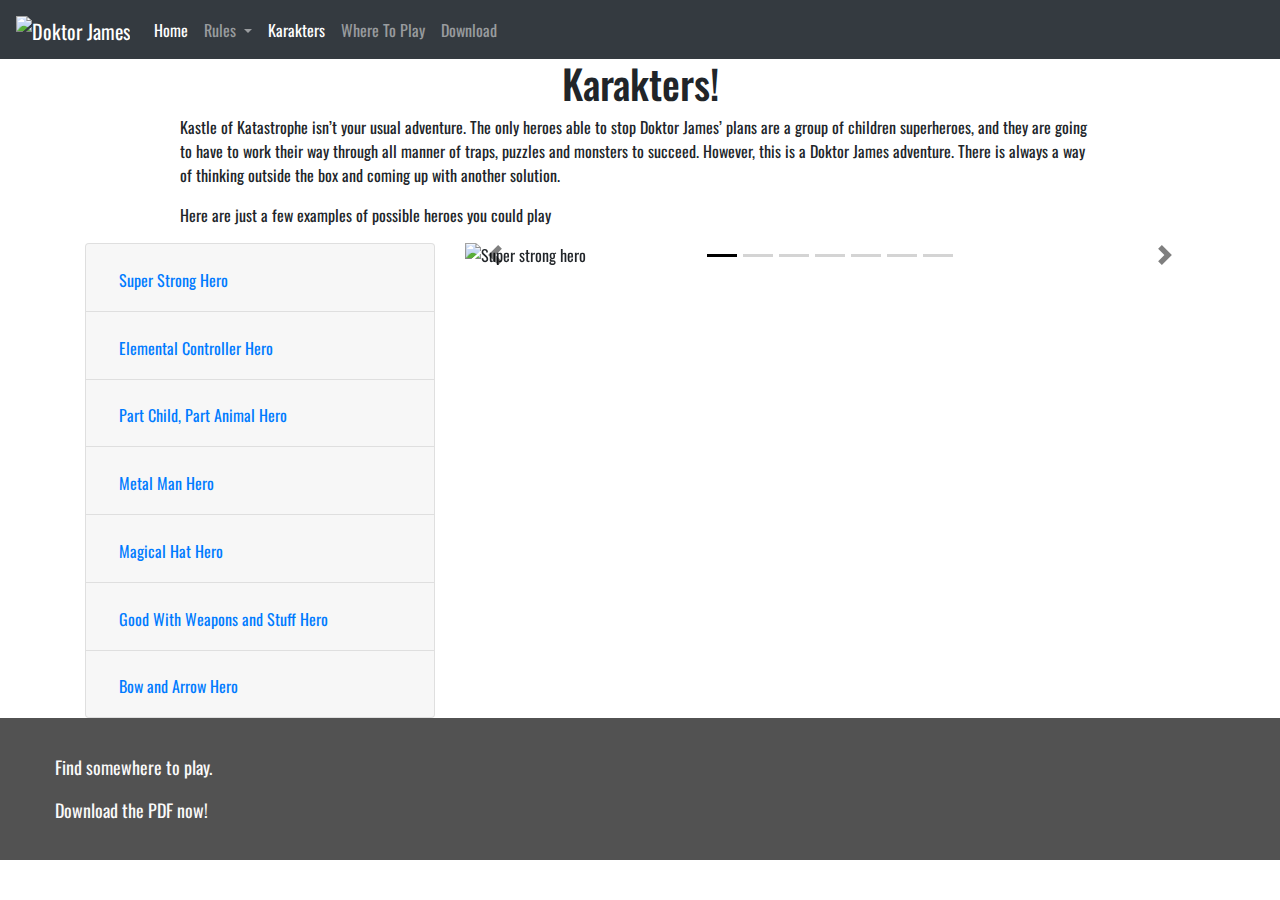
==== characters.html @ f03817f7 "added content for index page. changed top image. changed symbol representing nothing in dice pool as" ====
<!DOCTYPE html>
<html lang="en">
  <head>
    <meta charset="UTF-8" />
    <meta name="viewport" content="width=device-width, initial-scale=1.0" />
    <meta http-equiv="X-UA-Compatible" content="ie=edge" />
    <title>Doktor James's Kastle of Katastrophe</title>
    <link
      rel="stylesheet"
      href="https://stackpath.bootstrapcdn.com/bootstrap/4.4.1/css/bootstrap.min.css"
      integrity="sha384-Vkoo8x4CGsO3+Hhxv8T/Q5PaXtkKtu6ug5TOeNV6gBiFeWPGFN9MuhOf23Q9Ifjh"
      crossorigin="anonymous"
    />
    <script src="https://cdnjs.cloudflare.com/ajax/libs/jquery/3.4.1/jquery.slim.min.js"></script>
    <script src="https://cdnjs.cloudflare.com/ajax/libs/twitter-bootstrap/4.4.1/js/bootstrap.min.js"></script>
    <script
      src="https://kit.fontawesome.com/39f437f428.js"
      crossorigin="anonymous"
    ></script>
    <link rel="stylesheet" href="assets/css/style.css" type="text/css" />
  </head>

  <body>
    <nav class="navbar navbar-expand-lg navbar-dark bg-dark">
		<a class="navbar-brand" href="index.html">
            <img src="assets/images/djlogo-main.png" class="navbar-img" alt="Doktor James">
        </a>
		<button
        class="navbar-toggler"
        type="button"
        data-toggle="collapse"
        data-target="#navbarSupportedContent"
        aria-controls="navbarSupportedContent"
        aria-expanded="false"
        aria-label="Toggle navigation"
      >
        <span class="navbar-toggler-icon"></span>
      </button>

		<div class="collapse navbar-collapse" id="navbarSupportedContent">
			<ul class="navbar-nav mr-auto">
				<li class="nav-item active">
					<a class="nav-link" href="index.html">Home <span class="sr-only">(current)</span></a>
				</li>
				<li class="nav-item dropdown">
					<a class="nav-link dropdown-toggle" href="rules.html" id="navbarDropdown" role="button"
						data-toggle="dropdown" aria-haspopup="true" aria-expanded="false">
						Rules
					</a>
					<div class="dropdown-menu" aria-labelledby="navbarDropdown">
              <a class="dropdown-item" href="rules.html">Playing The Game</a>
              <a class="dropdown-item" href="rules.html#rolling-for-stuff"
                >Rolling For Stuff</a
              >
              <a class="dropdown-item" href="rules.html#attacking-defending"
                >Attacking and Defending</a
              >
              <a class="dropdown-item" href="rules.html#combat-abilities"
                >Kombat Abilities</a
              >
              <a class="dropdown-item" href="rules.html#skills">Skills</a>
              <a class="dropdown-item" href="rules.html#health-damage-healing"
                >Health, Damage, Healing</a
              >
              <a class="dropdown-item" href="rules.html#battles">Battles</a>
            </div>
          </li>
          <li class="nav-item active">
            <a class="nav-link" href="characters.html">Karakters</a>
          </li>
          <li class="nav-item">
            <a class="nav-link" href="google.html">Where To Play</a>
          </li>
          <li class="nav-item">
            <a class="nav-link" href="#">Download</a>
          </li>
        </ul>
      </div>
    </nav>
    <h1 class="title text-center">Karakters!</h1>
    <div class="container">
      <div class="row">
        <div class="col-md-10 offset-md-1">
            <p>Kastle of Katastrophe isn’t your usual adventure. The only heroes able to stop Doktor James’ plans are a group of children superheroes, and they are going to have to work their way through all manner of traps, puzzles and monsters to succeed. However, this is a Doktor James adventure. There is always a way of thinking outside the box and coming up with another solution.</p>
            <p>Here are just a few examples of possible heroes you could play</p>
        </div>
      </div>
    </div>


    <section class="container">
    <div class="row">
    <div class="col-md-4">
      <div class="accordion" id="accordionchars">
        <div class="card">
          <div class="card-header" id="headingOne">
            <h2 class="mb-0">
              <button
                class="btn btn-link collapsed"
                type="button"
                data-toggle="collapse"
                data-target="#collapseOne"
                aria-expanded="false"
                aria-controls="collapseOne"
              >
                Super Strong Hero
              </button>
            </h2>
          </div>

          <div
            id="collapseOne"
            class="collapse"
            aria-labelledby="headingOne"
            data-parent="#accordionchars"
          >
            <div class="card-body">
              This hero has lots of strength and lots of anger management
              problems. Can do lots of damage but is easier to hit. Has a
              fondness for cake which can get them in trouble
            </div>
          </div>
        </div>
        <div class="card">
          <div class="card-header" id="headingTwo">
            <h2 class="mb-0">
              <button
                class="btn btn-link collapsed"
                type="button"
                data-toggle="collapse"
                data-target="#collapseTwo"
                aria-expanded="false"
                aria-controls="collapseTwo"
              >
                Elemental Controller Hero
              </button>
            </h2>
          </div>
          <div
            id="collapseTwo"
            class="collapse"
            aria-labelledby="headingTwo"
            data-parent="#accordionchars"
          >
            <div class="card-body">
              Has control over a single element (fire, earth, air, water,
              electricity, metal etc) however is very week to the opposite
              element. Good at shooting things from far.
            </div>
          </div>
        </div>
        <div class="card">
          <div class="card-header" id="headingThree">
            <h2 class="mb-0">
              <button
                class="btn btn-link collapsed"
                type="button"
                data-toggle="collapse"
                data-target="#collapseThree"
                aria-expanded="false"
                aria-controls="collapseThree"
              >
                Part Child, Part Animal Hero
              </button>
            </h2>
          </div>
          <div
            id="collapseThree"
            class="collapse"
            aria-labelledby="headingThree"
            data-parent="#accordionchars"
          >
            <div class="card-body">
              Part human and part animal (like a wolf or something). But where
              does one start and the other stop? Human enough to mostly control
              themselves but will chase cats whenever found.
            </div>
          </div>
        </div>
        <div class="card">
          <div class="card-header" id="headingFour">
            <h2 class="mb-0">
              <button
                class="btn btn-link collapsed"
                type="button"
                data-toggle="collapse"
                data-target="#collapseFour"
                aria-expanded="false"
                aria-controls="collapseFour"
              >
                Metal Man Hero
              </button>
            </h2>
          </div>
          <div
            id="collapseFour"
            class="collapse"
            aria-labelledby="headingFour"
            data-parent="#accordionchars"
          >
            <div class="card-body">
              Missing lots of body parts and has been replaced with a computer.
              However it runs on macOS software which makes it incompatable with
              any other operating system making it hard to hack some things.
            </div>
          </div>
        </div>
        <div class="card">
          <div class="card-header" id="headingFive">
            <h2 class="mb-0">
              <button
                class="btn btn-link collapsed"
                type="button"
                data-toggle="collapse"
                data-target="#collapseFive"
                aria-expanded="false"
                aria-controls="collapseFive"
              >
                Magical Hat Hero
              </button>
            </h2>
          </div>
          <div
            id="collapseFive"
            class="collapse"
            aria-labelledby="headingFive"
            data-parent="#accordionchars"
          >
            <div class="card-body">
              Has a magical hat which lets them cast spells and heal their
              friends. Very easy to depower though. You just need to take thier
              hat.
            </div>
          </div>
        </div>
        <div class="card">
          <div class="card-header" id="headingSix">
            <h2 class="mb-0">
              <button
                class="btn btn-link collapsed"
                type="button"
                data-toggle="collapse"
                data-target="#collapseSix"
                aria-expanded="false"
                aria-controls="collapseSix"
              >
                Good With Weapons and Stuff Hero
              </button>
            </h2>
          </div>
          <div
            id="collapseSix"
            class="collapse"
            aria-labelledby="headingSix"
            data-parent="#accordionchars"
          >
            <div class="card-body">
              Has lots of weapons and a shield but no powers. Doesnt really need
              them though because they are super cool and super awesome. Very
              friendly and will hug everyone when they meet them.
            </div>
          </div>
        </div>
        <div class="card">
          <div class="card-header" id="headingSeven">
            <h2 class="mb-0">
              <button
                class="btn btn-link collapsed"
                type="button"
                data-toggle="collapse"
                data-target="#collapseSeven"
                aria-expanded="false"
                aria-controls="collapseSeven"
              >
                Bow and Arrow Hero
              </button>
            </h2>
          </div>
          <div
            id="collapseSeven"
            class="collapse"
            aria-labelledby="headingSeven"
            data-parent="#accordionchars"
          >
            <div class="card-body">
              Has a bow and arrow and can shoot it well. Very sensitive about
              how mostly useless they are in any other situation which doesnt
              require shooting things with arrows.
            </div>
          </div>
        </div>
      </div>
      </div>
      
<div class="col-md-8">
      
            <div id="characters" class="carousel slide" data-ride="carousel">
              <ol class="carousel-indicators">
                <li
                  data-target="#characters"
                  data-slide-to="0"
                  class="active"
                ></li>
                <li data-target="#characters" data-slide-to="1"></li>
                <li data-target="#characters" data-slide-to="2"></li>
                <li data-target="#characters" data-slide-to="3"></li>
                <li data-target="#characters" data-slide-to="4"></li>
                <li data-target="#characters" data-slide-to="5"></li>
                <li data-target="#characters" data-slide-to="6"></li>
              </ol>
              <div class="carousel-inner">
                <div class="carousel-item active">
                  <img
                    src="assets/images/Carousel1.png"
                    class="d-block w-100"
                    alt="Super strong hero"
                  />
                </div>
                <div class="carousel-item">
                  <img
                    src="assets/images/Carousel2.png"
                    class="d-block w-100"
                    alt="Elemental controller"
                  />
                </div>
                <div class="carousel-item">
                  <img
                    src="assets/images/Carousel3.png"
                    class="d-block w-100"
                    alt="Part Wolf hero"
                  />
                </div>
                <div class="carousel-item">
                  <img
                    src="assets/images/Carousel4.png"
                    class="d-block w-100"
                    alt="Part Robot hero"
                  />
                </div>
                <div class="carousel-item">
                  <img
                    src="assets/images/Carousel5.png"
                    class="d-block w-100"
                    alt="Magic hero"
                  />
                </div>
                <div class="carousel-item">
                  <img
                    src="assets/images/Carousel6.png"
                    class="d-block w-100"
                    alt="Good with weapons hero"
                  />
                </div>
                <div class="carousel-item">
                  <img
                    src="assets/images/Carousel7.png"
                    class="d-block w-100"
                    alt="Bow and Arrow hero"
                  />
                </div>
              </div>
              <a
                class="carousel-control-prev"
                href="#characters"
                role="button"
                data-slide="prev"
              >
                <span
                  class="carousel-control-prev-icon"
                  aria-hidden="true"
                ></span>
                <span class="sr-only">Previous</span>
              </a>
              <a
                class="carousel-control-next"
                href="#characters"
                role="button"
                data-slide="next"
              >
                <span
                  class="carousel-control-next-icon"
                  aria-hidden="true"
                ></span>
                <span class="sr-only">Next</span>
              </a>
            </div>
          </div>
        </div>
    </section>
    <footer class="container-fluid">
      <div id="footer-details" class="row">
        <div class="col-sm-6">
          <p class="inline-block">
            <a href="google.html" class="rpg-pdf"
              ><i class="fas fa-map-pin"></i> Find somewhere to play.</a
            >
          </p>
          <p class="inline-block">
            <a href="#" target="_blank" class="rpg-pdf"
              ><i class="fa fa-download" aria-hidden="true"></i> Download the
              PDF now!</a
            >
          </p>
        </div>
        <div class="col-sm-6 footer-links">
          <ul class="list-inline social-links">
            <li>
              <a target="_blank" href="# "><i class="fab fa-facebook-f"></i></a>
            </li>
            <li>
              <a target="_blank" href="# "><i class="fab fa-twitter"></i></a>
            </li>
            <li>
              <a target="_blank" href="# "><i class="fas fa-bomb"></i></a>
            </li>
          </ul>
        </div>
      </div>
    </footer>
  </body>
</html>
---- assets/css/style.css ----
@import url('https://fonts.googleapis.com/css2?family=Oswald:wght@200;300;400;500;600;700&display=swap');

body {
    font-family: "Oswald", sans-serif
}

.navbar-img {
    height: 30px;
}

/*--------------------------------------------Jumbotron*/

#jumbotron {
    padding: 0;
    overflow: hidden;
}

.welcome-message {
    margin: auto;
}

.jumbotron-text {
    font-size: 25px;
}

.dj-logo {
    width: 100%;
    
}

.cake-or-bomb {
    margin-top: 3rem;
}

.kastle-logo {
    width: 100%;
    padding-bottom: 1rem;
}

.jumbotron-fluid {
    background-color: #000;
    border-radius: 0;
    margin: 0;
    min-height: 500px;
}

.doktor-james-in-space {
    background: url("../images/Bad Skemes Image.jpg") no-repeat fixed;
    background-repeat: no-repeat;
    background-size: 50%;
    background-attachment: fixed;
    height: 90vh;
    background-position-x: right;
    background-position-y: center;
}

.white-text {
    color: white;
}

.purple-hover:hover {
    color: white;
    background-color: #7910e8;
    border-color: #7910e8;
    transition: all 0.35s ease-in-out;
    -moz-transition: all 0.35s ease-in-out;
    -webkit-transition: all 0.35s ease-in-out;
    -o-transition: all 0.35s ease-in-out; 
}

/*--------------------------------------------You Will Need*/
.you-need {
    background-color: #000;
    border-radius: 0;
}

.you-need ul {
    list-style: none;
}

.dice-img {
    vertical-align: middle;
}

/*--------------------------------------------Characters*/
.carousel-indicators .active{
    background-color: #000;
}

.carousel-indicators li {
    background-color: #aaa;
}

.carousel-indicators {
    margin-bottom: 0rem;
}

.carousel-control-next,
.carousel-control-prev {
    filter: invert(100%);
}
.carousel-control-prev {
    padding-right: 50px;
}
.carousel-control-next {
    padding-left: 50px;
}

/*--------------------------------------------Places to Play*/



.places-to-play-icon {
    color: #7910e8;
    font-size: 40px;
}

/*--------------------------------------------Where to play*/

div#map {
    min-height: 400px;
}

/*--------------------------------------------Rules*/

#rolling-for-stuff {
    background: #000;
    color: white;
    padding: 1rem;
}

.rules-section {
    padding: 0 35px
}

.rolling-icon {
    padding: 0;
    margin: auto;
}

.rolling-example{
    align-items: center;
}

.rolling-example i {
    font-size: 45px;
}

.rolling-ability {
    margin: auto;
    padding: 0;
    text-align: center;
}

.rolling-ability i {
    text-align: center;
}

.attack-defend-headers{
    font-size: 15px;
}

.attack-defend-examples {
    font-size: 35px;
    align-items: center;
    white-space: nowrap;
}

.attack-vs {
    font-size: 20px;
}

/*--------------------------------------------Combat Symbols*/

#combat-abilities {
    background: url(../images/space-background.jpg);
    background-repeat: no-repeat;
    background-size: cover;
    background-attachment: fixed;
    color: white;
    padding-bottom: 30px;
}

#divCircle { 
    width: 400px;
    height: 400px;
    position: relative;
    margin: auto
}
 
.off {
    position: absolute;
    font-size: 40px;
    width: 60px;
    height: 60px;
    border-radius: 50%;
    line-height: 7px;
    text-align: center;
    color: #fafafa;
    background: #8f8f8f;
    padding: 26px 0;
    transition: all 0.35s ease-in-out;
    -moz-transition: all 0.35s ease-in-out;
    -webkit-transition: all 0.35s ease-in-out;
    -o-transition: all 0.35s ease-in-out; 
}

.on {
    position: absolute;
    font-size: 40px;
    width: 60px;
    height: 60px;
    border-radius: 50%;
    line-height: 7px;
    text-align: center;
    color: #fafafa;
    background: #7910e8;
    padding: 26px 0;
    transition: all 0.5s ease-in-out;
    -moz-transition: all 0.5s ease-in-out;
    -webkit-transition: all 0.5s ease-in-out;
    -o-transition: all 0.5s ease-in-out; 
}
 
#middleBubble {
  text-align:center;
  background: url(../images/blackcircle.png);
  background-repeat: no-repeat;
  background-size: cover;
  color: #252525; 
  height: 300px;       
  width: 300px;   
  margin: auto;
  padding: 45px;
  position: absolute;
  top: 50px;
  left: 50px;
  font-size: 22px;
}

/*--------------------------------------------Attacks*/

.attacks {
    padding-top: 15px;
}

/*--------------------------------------------Skills*/

#skills {
    background: black;
    color: white;
    padding: 10px 0;
}

.how-to-skills {
    padding: 0 20px;
}

.skill-example {
    padding-top: 20px;
    margin: auto;
}

.skill-example-plus {
    font-size: 20px;
    margin: auto;
}

.skill-example-icon {
    margin: auto;
    font-size: 40px;
    padding: 0;
}

.skill-example-text {
    padding: 0;
    white-space: nowrap;
    margin: auto;
}

.skill-icons {
    font-size: 45px;
}

.skill-icons-on {
    font-size: 45px;
    color: #7910e8;
    transition: all 0.35s ease-in-out;
    -moz-transition: all 0.35s ease-in-out;
    -webkit-transition: all 0.35s ease-in-out;
    -o-transition: all 0.35s ease-in-out; 
}

.skills-info-box {
    border: 5px solid white;
    height: auto;
    margin-top: 10px;
}

/*--------------------------------------------Health, Damage, Healing*/
.health {
    font-size: 22px;
    white-space: nowrap;
    margin: auto;
}

.health-box {
    font-size: 33px;
    padding: 0;
    text-align: center;
    margin: auto;
}

.health-example {
    margin-top: 30px;
}

.healing-icon {
    text-align: center;
    font-size: 70px;
}

.heal-card {
    height: 100%;
}

.card-body {
    padding: 0.5rem
}

#battles {
    background: #000;
    color: white;
    padding: 0 20px;
}

/*--------------------------------------------Footer*/

footer {
    background-color: #525252;
    color: #fafafa;
    overflow: hidden;
}
.rpg-pdf {
    color: #fafafa;
    text-align: center;
    font-size: 18px;
    padding-left: 5px;
}
.rpg-pdf:hover {
    color: #7910e8;
    text-decoration: none;
    transition: all 0.35s ease-in-out;
    -moz-transition: all 0.35s ease-in-out;
    -webkit-transition: all 0.35s ease-in-out;
    -o-transition: all 0.35s ease-in-out; 
}



.rpg-pdf i:hover {
    color: #7910e8;
    transition: all 0.35s ease-in-out;
    -moz-transition: all 0.35s ease-in-out;
    -webkit-transition: all 0.35s ease-in-out;
    -o-transition: all 0.35s ease-in-out;
}

.social-links {
    padding-bottom: 15px;
    margin: 1rem;
}

.footer-links {
    text-align: center;
}


.social-links li a i {
    width: 32px;
    height: 32px;
    padding: 12px 0;
    margin: 20px;
    border-radius: 50%;
    font-size: 13px;
    line-height: 7px;
    text-align: center;
    color: #fafafa;
    background: #8f8f8f;

}

.social-links li a i:hover {
    background: #7910e8;
    transition: all 0.35s ease-in-out;
    -moz-transition: all 0.35s ease-in-out;
    -webkit-transition: all 0.35s ease-in-out;
    -o-transition: all 0.35s ease-in-out;
}

#footer-details {
    margin: 20px;
}

.list-inline {
    display: inline-flex
}

footer p {
    margin: 1rem 0;
}
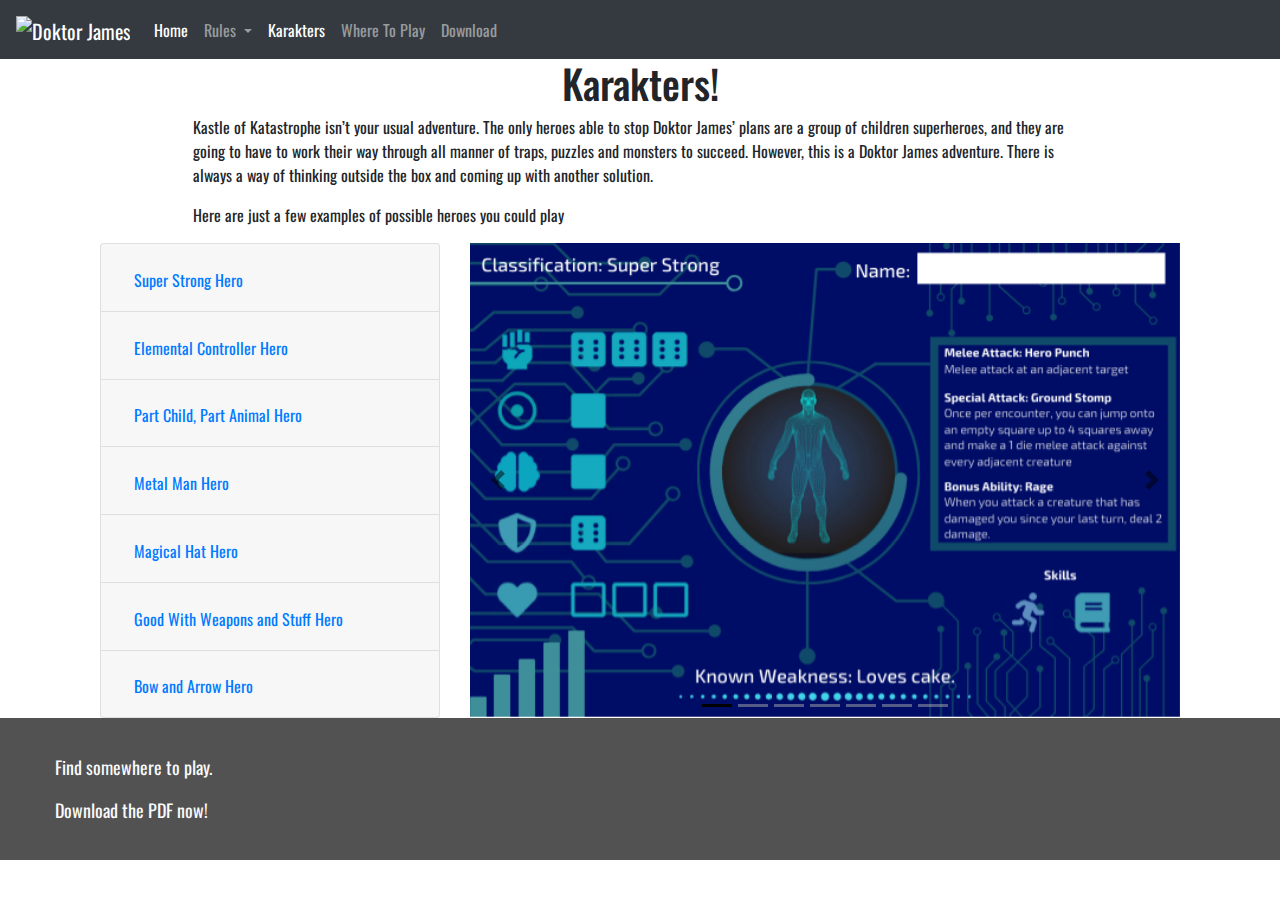
==== commit 003a5e66: "updated one of the carousel images as a trial. Added content to rules page and sorted mobile views f" ====
--- a/characters.html
+++ b/characters.html
@@ -144,8 +144,7 @@
           >
             <div class="card-body">
               Has control over a single element (fire, earth, air, water,
-              electricity, metal etc) however is very week to the opposite
-              element. Good at shooting things from far.
+              electricity, metal etc, YOU DECIDE) however has absolutely no volume control so tends to speak very loudly all the time. Not very good for stealth missions and also quite annoying. Good at shooting things from far.
             </div>
           </div>
         </div>
@@ -173,7 +172,7 @@
             <div class="card-body">
               Part human and part animal (like a wolf or something). But where
               does one start and the other stop? Human enough to mostly control
-              themselves but will chase cats whenever found.
+              themselves but is scared of swans, naturally.
             </div>
           </div>
         </div>
@@ -200,8 +199,8 @@
           >
             <div class="card-body">
               Missing lots of body parts and has been replaced with a computer.
-              However it runs on macOS software which makes it incompatable with
-              any other operating system making it hard to hack some things.
+              However it runs on macOS software and so is incompatable with
+              any other operating system. This can cause a problem when trying hack things.
             </div>
           </div>
         </div>
@@ -256,8 +255,7 @@
           >
             <div class="card-body">
               Has lots of weapons and a shield but no powers. Doesnt really need
-              them though because they are super cool and super awesome. Very
-              friendly and will hug everyone when they meet them.
+              them though because they are super cool and super awesome. Is colourblind but isn't aware of it and is adamant that everything is fine.
             </div>
           </div>
         </div>
@@ -311,7 +309,7 @@
               <div class="carousel-inner">
                 <div class="carousel-item active">
                   <img
-                    src="assets/images/Carousel1.png"
+                    src="assets/images/Classification_ Super Strong.png"
                     class="d-block w-100"
                     alt="Super strong hero"
                   />
--- a/assets/css/style.css
+++ b/assets/css/style.css
@@ -6,6 +6,17 @@
 
 .navbar-img {
     height: 30px;
+}
+
+.row {
+    margin-right: 0;
+    margin-left: 0;
+}
+
+.padding-no {
+    text-align: center;
+    padding: 0;
+    margin: auto;
 }
 
 /*--------------------------------------------Jumbotron*/
@@ -130,7 +141,9 @@
 }
 
 .rules-section {
-    padding: 0 35px
+    padding: 0 35px;
+    margin-top: auto;
+    margin-bottom: auto;
 }
 
 .rolling-icon {
@@ -156,12 +169,17 @@
     text-align: center;
 }
 
+.attack-defend {
+    margin-top: auto;
+    margin-bottom: auto;
+}
+
 .attack-defend-headers{
     font-size: 15px;
 }
 
 .attack-defend-examples {
-    font-size: 35px;
+    font-size: 25px;
     align-items: center;
     white-space: nowrap;
 }
@@ -244,6 +262,10 @@
     padding-top: 15px;
 }
 
+.attack-card {
+    height: 100%;
+}
+
 /*--------------------------------------------Skills*/
 
 #skills {
@@ -252,12 +274,14 @@
     padding: 10px 0;
 }
 
+
 .how-to-skills {
     padding: 0 20px;
 }
 
 .skill-example {
     padding-top: 20px;
+    padding-right: 35px;
     margin: auto;
 }
 
@@ -280,6 +304,11 @@
 
 .skill-icons {
     font-size: 45px;
+}
+
+.icon-rows {
+    padding: 10px 0;
+    text-align: center;
 }
 
 .skill-icons-on {
@@ -312,7 +341,8 @@
 }
 
 .health-example {
-    margin-top: 30px;
+    margin-top: auto;
+    margin-bottom: auto;
 }
 
 .healing-icon {
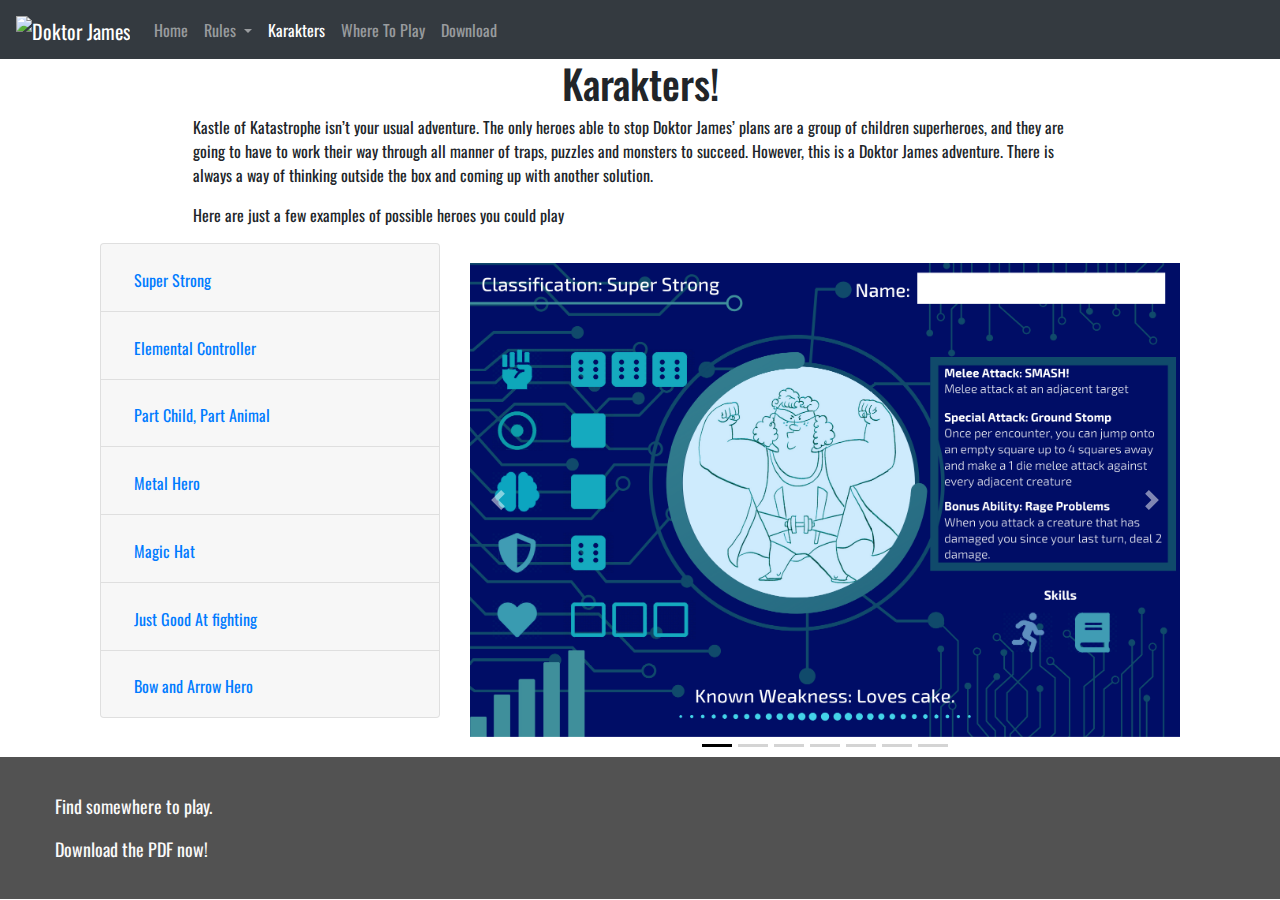
==== commit d14b641e: "tweaked spellings and updated pictures of heroes" ====
--- a/characters.html
+++ b/characters.html
@@ -18,14 +18,25 @@
       crossorigin="anonymous"
     ></script>
     <link rel="stylesheet" href="assets/css/style.css" type="text/css" />
+    <link rel="apple-touch-icon" sizes="180x180" href="/apple-touch-icon.png" />
+    <link rel="icon" type="image/png" sizes="32x32" href="/favicon-32x32.png" />
+    <link rel="icon" type="image/png" sizes="16x16" href="/favicon-16x16.png" />
+    <link rel="manifest" href="/site.webmanifest" />
+    <link rel="mask-icon" href="/safari-pinned-tab.svg" color="#5bbad5" />
+    <meta name="msapplication-TileColor" content="#da532c" />
+    <meta name="theme-color" content="#ffffff" />
   </head>
 
   <body>
     <nav class="navbar navbar-expand-lg navbar-dark bg-dark">
-		<a class="navbar-brand" href="index.html">
-            <img src="assets/images/djlogo-main.png" class="navbar-img" alt="Doktor James">
-        </a>
-		<button
+      <a class="navbar-brand" href="index.html">
+        <img
+          src="assets/images/djlogo-main.png"
+          class="navbar-img"
+          alt="Doktor James"
+        />
+      </a>
+      <button
         class="navbar-toggler"
         type="button"
         data-toggle="collapse"
@@ -37,17 +48,26 @@
         <span class="navbar-toggler-icon"></span>
       </button>
 
-		<div class="collapse navbar-collapse" id="navbarSupportedContent">
-			<ul class="navbar-nav mr-auto">
-				<li class="nav-item active">
-					<a class="nav-link" href="index.html">Home <span class="sr-only">(current)</span></a>
-				</li>
-				<li class="nav-item dropdown">
-					<a class="nav-link dropdown-toggle" href="rules.html" id="navbarDropdown" role="button"
-						data-toggle="dropdown" aria-haspopup="true" aria-expanded="false">
-						Rules
-					</a>
-					<div class="dropdown-menu" aria-labelledby="navbarDropdown">
+      <div class="collapse navbar-collapse" id="navbarSupportedContent">
+        <ul class="navbar-nav mr-auto">
+          <li class="nav-item">
+            <a class="nav-link" href="index.html"
+              >Home <span class="sr-only">(current)</span></a
+            >
+          </li>
+          <li class="nav-item dropdown">
+            <a
+              class="nav-link dropdown-toggle"
+              href="rules.html"
+              id="navbarDropdown"
+              role="button"
+              data-toggle="dropdown"
+              aria-haspopup="true"
+              aria-expanded="false"
+            >
+              Rules
+            </a>
+            <div class="dropdown-menu" aria-labelledby="navbarDropdown">
               <a class="dropdown-item" href="rules.html">Playing The Game</a>
               <a class="dropdown-item" href="rules.html#rolling-for-stuff"
                 >Rolling For Stuff</a
@@ -72,7 +92,9 @@
             <a class="nav-link" href="google.html">Where To Play</a>
           </li>
           <li class="nav-item">
-            <a class="nav-link" href="#">Download</a>
+            <a class="nav-link" href="assets/downloads/KastleOfKatastrophe.pdf"
+              >Download</a
+            >
           </li>
         </ul>
       </div>
@@ -81,309 +103,320 @@
     <div class="container">
       <div class="row">
         <div class="col-md-10 offset-md-1">
-            <p>Kastle of Katastrophe isn’t your usual adventure. The only heroes able to stop Doktor James’ plans are a group of children superheroes, and they are going to have to work their way through all manner of traps, puzzles and monsters to succeed. However, this is a Doktor James adventure. There is always a way of thinking outside the box and coming up with another solution.</p>
-            <p>Here are just a few examples of possible heroes you could play</p>
+          <p>
+            Kastle of Katastrophe isn’t your usual adventure. The only heroes
+            able to stop Doktor James’ plans are a group of children
+            superheroes, and they are going to have to work their way through
+            all manner of traps, puzzles and monsters to succeed. However, this
+            is a Doktor James adventure. There is always a way of thinking
+            outside the box and coming up with another solution.
+          </p>
+          <p>Here are just a few examples of possible heroes you could play</p>
         </div>
       </div>
     </div>
 
+    <section class="container">
+      <div class="row">
+        <div class="col-md-4">
+          <div class="accordion" id="accordionchars">
+            <div class="card">
+              <div class="card-header" id="headingOne">
+                <h2 class="mb-0">
+                  <button
+                    class="btn btn-link collapsed"
+                    type="button"
+                    data-toggle="collapse"
+                    data-target="#collapseOne"
+                    aria-expanded="false"
+                    aria-controls="collapseOne"
+                  >
+                    Super Strong
+                  </button>
+                </h2>
+              </div>
 
-    <section class="container">
-    <div class="row">
-    <div class="col-md-4">
-      <div class="accordion" id="accordionchars">
-        <div class="card">
-          <div class="card-header" id="headingOne">
-            <h2 class="mb-0">
-              <button
-                class="btn btn-link collapsed"
-                type="button"
-                data-toggle="collapse"
-                data-target="#collapseOne"
-                aria-expanded="false"
-                aria-controls="collapseOne"
-              >
-                Super Strong Hero
-              </button>
-            </h2>
-          </div>
-
-          <div
-            id="collapseOne"
-            class="collapse"
-            aria-labelledby="headingOne"
-            data-parent="#accordionchars"
-          >
-            <div class="card-body">
-              This hero has lots of strength and lots of anger management
-              problems. Can do lots of damage but is easier to hit. Has a
-              fondness for cake which can get them in trouble
+              <div
+                id="collapseOne"
+                class="collapse"
+                aria-labelledby="headingOne"
+                data-parent="#accordionchars"
+              >
+                <div class="card-body">
+                  This hero has lots of strength and lots of anger management
+                  problems. Can do lots of damage but is easier to hit. Has a
+                  fondness for cake which can get them in trouble
+                </div>
+              </div>
+            </div>
+            <div class="card">
+              <div class="card-header" id="headingTwo">
+                <h2 class="mb-0">
+                  <button
+                    class="btn btn-link collapsed"
+                    type="button"
+                    data-toggle="collapse"
+                    data-target="#collapseTwo"
+                    aria-expanded="false"
+                    aria-controls="collapseTwo"
+                  >
+                    Elemental Controller
+                  </button>
+                </h2>
+              </div>
+              <div
+                id="collapseTwo"
+                class="collapse"
+                aria-labelledby="headingTwo"
+                data-parent="#accordionchars"
+              >
+                <div class="card-body">
+                  Has control over a single element (fire, earth, air, water,
+                  electricity, metal etc, YOU DECIDE) however has absolutely no
+                  volume control so tends to speak very loudly all the time. Not
+                  very good for stealth missions and also quite annoying. Good
+                  at shooting things from far.
+                </div>
+              </div>
+            </div>
+            <div class="card">
+              <div class="card-header" id="headingThree">
+                <h2 class="mb-0">
+                  <button
+                    class="btn btn-link collapsed"
+                    type="button"
+                    data-toggle="collapse"
+                    data-target="#collapseThree"
+                    aria-expanded="false"
+                    aria-controls="collapseThree"
+                  >
+                    Part Child, Part Animal 
+                  </button>
+                </h2>
+              </div>
+              <div
+                id="collapseThree"
+                class="collapse"
+                aria-labelledby="headingThree"
+                data-parent="#accordionchars"
+              >
+                <div class="card-body">
+                  Part human and part animal (like a wolf or something). But
+                  where does one start and the other stop? Human enough to
+                  mostly control themselves but is scared of swans, naturally.
+                </div>
+              </div>
+            </div>
+            <div class="card">
+              <div class="card-header" id="headingFour">
+                <h2 class="mb-0">
+                  <button
+                    class="btn btn-link collapsed"
+                    type="button"
+                    data-toggle="collapse"
+                    data-target="#collapseFour"
+                    aria-expanded="false"
+                    aria-controls="collapseFour"
+                  >
+                    Metal Hero
+                  </button>
+                </h2>
+              </div>
+              <div
+                id="collapseFour"
+                class="collapse"
+                aria-labelledby="headingFour"
+                data-parent="#accordionchars"
+              >
+                <div class="card-body">
+                  Missing lots of body parts and has been replaced with a
+                  computer. However it runs on macOS software and so is
+                  incompatable with any other operating system. This can cause a
+                  problem when trying hack things.
+                </div>
+              </div>
+            </div>
+            <div class="card">
+              <div class="card-header" id="headingFive">
+                <h2 class="mb-0">
+                  <button
+                    class="btn btn-link collapsed"
+                    type="button"
+                    data-toggle="collapse"
+                    data-target="#collapseFive"
+                    aria-expanded="false"
+                    aria-controls="collapseFive"
+                  >
+                    Magic Hat
+                  </button>
+                </h2>
+              </div>
+              <div
+                id="collapseFive"
+                class="collapse"
+                aria-labelledby="headingFive"
+                data-parent="#accordionchars"
+              >
+                <div class="card-body">
+                  Has a magical hat which lets them cast spells and heal their
+                  friends. Very easy to depower though. You just need to take
+                  thier hat.
+                </div>
+              </div>
+            </div>
+            <div class="card">
+              <div class="card-header" id="headingSix">
+                <h2 class="mb-0">
+                  <button
+                    class="btn btn-link collapsed"
+                    type="button"
+                    data-toggle="collapse"
+                    data-target="#collapseSix"
+                    aria-expanded="false"
+                    aria-controls="collapseSix"
+                  >
+                    Just Good At fighting
+                  </button>
+                </h2>
+              </div>
+              <div
+                id="collapseSix"
+                class="collapse"
+                aria-labelledby="headingSix"
+                data-parent="#accordionchars"
+              >
+                <div class="card-body">
+                  Has lots of weapons and a shield but no powers. Doesnt really
+                  need them though because they are super cool and super
+                  awesome. Is colourblind but isn't aware of it and is adamant
+                  that everything is fine.
+                </div>
+              </div>
+            </div>
+            <div class="card">
+              <div class="card-header" id="headingSeven">
+                <h2 class="mb-0">
+                  <button
+                    class="btn btn-link collapsed"
+                    type="button"
+                    data-toggle="collapse"
+                    data-target="#collapseSeven"
+                    aria-expanded="false"
+                    aria-controls="collapseSeven"
+                  >
+                    Bow and Arrow Hero
+                  </button>
+                </h2>
+              </div>
+              <div
+                id="collapseSeven"
+                class="collapse"
+                aria-labelledby="headingSeven"
+                data-parent="#accordionchars"
+              >
+                <div class="card-body">
+                  Has a bow and arrow and can shoot it well. Very sensitive
+                  about how mostly useless they are in any other situation which
+                  doesnt require shooting things with arrows.
+                </div>
+              </div>
             </div>
           </div>
         </div>
-        <div class="card">
-          <div class="card-header" id="headingTwo">
-            <h2 class="mb-0">
-              <button
-                class="btn btn-link collapsed"
-                type="button"
-                data-toggle="collapse"
-                data-target="#collapseTwo"
-                aria-expanded="false"
-                aria-controls="collapseTwo"
-              >
-                Elemental Controller Hero
-              </button>
-            </h2>
-          </div>
-          <div
-            id="collapseTwo"
-            class="collapse"
-            aria-labelledby="headingTwo"
-            data-parent="#accordionchars"
-          >
-            <div class="card-body">
-              Has control over a single element (fire, earth, air, water,
-              electricity, metal etc, YOU DECIDE) however has absolutely no volume control so tends to speak very loudly all the time. Not very good for stealth missions and also quite annoying. Good at shooting things from far.
-            </div>
-          </div>
-        </div>
-        <div class="card">
-          <div class="card-header" id="headingThree">
-            <h2 class="mb-0">
-              <button
-                class="btn btn-link collapsed"
-                type="button"
-                data-toggle="collapse"
-                data-target="#collapseThree"
-                aria-expanded="false"
-                aria-controls="collapseThree"
-              >
-                Part Child, Part Animal Hero
-              </button>
-            </h2>
-          </div>
-          <div
-            id="collapseThree"
-            class="collapse"
-            aria-labelledby="headingThree"
-            data-parent="#accordionchars"
-          >
-            <div class="card-body">
-              Part human and part animal (like a wolf or something). But where
-              does one start and the other stop? Human enough to mostly control
-              themselves but is scared of swans, naturally.
-            </div>
-          </div>
-        </div>
-        <div class="card">
-          <div class="card-header" id="headingFour">
-            <h2 class="mb-0">
-              <button
-                class="btn btn-link collapsed"
-                type="button"
-                data-toggle="collapse"
-                data-target="#collapseFour"
-                aria-expanded="false"
-                aria-controls="collapseFour"
-              >
-                Metal Man Hero
-              </button>
-            </h2>
-          </div>
-          <div
-            id="collapseFour"
-            class="collapse"
-            aria-labelledby="headingFour"
-            data-parent="#accordionchars"
-          >
-            <div class="card-body">
-              Missing lots of body parts and has been replaced with a computer.
-              However it runs on macOS software and so is incompatable with
-              any other operating system. This can cause a problem when trying hack things.
-            </div>
-          </div>
-        </div>
-        <div class="card">
-          <div class="card-header" id="headingFive">
-            <h2 class="mb-0">
-              <button
-                class="btn btn-link collapsed"
-                type="button"
-                data-toggle="collapse"
-                data-target="#collapseFive"
-                aria-expanded="false"
-                aria-controls="collapseFive"
-              >
-                Magical Hat Hero
-              </button>
-            </h2>
-          </div>
-          <div
-            id="collapseFive"
-            class="collapse"
-            aria-labelledby="headingFive"
-            data-parent="#accordionchars"
-          >
-            <div class="card-body">
-              Has a magical hat which lets them cast spells and heal their
-              friends. Very easy to depower though. You just need to take thier
-              hat.
-            </div>
-          </div>
-        </div>
-        <div class="card">
-          <div class="card-header" id="headingSix">
-            <h2 class="mb-0">
-              <button
-                class="btn btn-link collapsed"
-                type="button"
-                data-toggle="collapse"
-                data-target="#collapseSix"
-                aria-expanded="false"
-                aria-controls="collapseSix"
-              >
-                Good With Weapons and Stuff Hero
-              </button>
-            </h2>
-          </div>
-          <div
-            id="collapseSix"
-            class="collapse"
-            aria-labelledby="headingSix"
-            data-parent="#accordionchars"
-          >
-            <div class="card-body">
-              Has lots of weapons and a shield but no powers. Doesnt really need
-              them though because they are super cool and super awesome. Is colourblind but isn't aware of it and is adamant that everything is fine.
-            </div>
-          </div>
-        </div>
-        <div class="card">
-          <div class="card-header" id="headingSeven">
-            <h2 class="mb-0">
-              <button
-                class="btn btn-link collapsed"
-                type="button"
-                data-toggle="collapse"
-                data-target="#collapseSeven"
-                aria-expanded="false"
-                aria-controls="collapseSeven"
-              >
-                Bow and Arrow Hero
-              </button>
-            </h2>
-          </div>
-          <div
-            id="collapseSeven"
-            class="collapse"
-            aria-labelledby="headingSeven"
-            data-parent="#accordionchars"
-          >
-            <div class="card-body">
-              Has a bow and arrow and can shoot it well. Very sensitive about
-              how mostly useless they are in any other situation which doesnt
-              require shooting things with arrows.
-            </div>
+
+        <div class="col-md-8">
+          <div id="characters" class="carousel slide" data-ride="carousel">
+            <ol class="carousel-indicators">
+              <li
+                data-target="#characters"
+                data-slide-to="0"
+                class="active"
+              ></li>
+              <li data-target="#characters" data-slide-to="1"></li>
+              <li data-target="#characters" data-slide-to="2"></li>
+              <li data-target="#characters" data-slide-to="3"></li>
+              <li data-target="#characters" data-slide-to="4"></li>
+              <li data-target="#characters" data-slide-to="5"></li>
+              <li data-target="#characters" data-slide-to="6"></li>
+            </ol>
+            <div class="carousel-inner">
+              <div class="carousel-item active">
+                <img
+                  src="assets/images/chastrong.png"
+                  class="d-block w-100"
+                  alt="Super strong hero"
+                />
+              </div>
+              <div class="carousel-item">
+                <img
+                  src="assets/images/chaelement.png"
+                  class="d-block w-100"
+                  alt="Elemental controller"
+                />
+              </div>
+              <div class="carousel-item">
+                <img
+                  src="assets/images/chaanimal.png"
+                  class="d-block w-100"
+                  alt="Part Wolf hero"
+                />
+              </div>
+              <div class="carousel-item">
+                <img
+                  src="assets/images/charobot.png"
+                  class="d-block w-100"
+                  alt="Part Robot hero"
+                />
+              </div>
+              <div class="carousel-item">
+                <img
+                  src="assets/images/chamagic.png"
+                  class="d-block w-100"
+                  alt="Magic hero"
+                />
+              </div>
+              <div class="carousel-item">
+                <img
+                  src="assets/images/chafighter.png"
+                  class="d-block w-100"
+                  alt="Good with weapons hero"
+                />
+              </div>
+              <div class="carousel-item">
+                <img
+                  src="assets/images/chaarcher.png"
+                  class="d-block w-100"
+                  alt="Bow and Arrow hero"
+                />
+              </div>
+            </div>
+            <a
+              class="carousel-control-prev"
+              href="#characters"
+              role="button"
+              data-slide="prev"
+            >
+              <span
+                class="carousel-control-prev-icon"
+                aria-hidden="true"
+              ></span>
+              <span class="sr-only">Previous</span>
+            </a>
+            <a
+              class="carousel-control-next"
+              href="#characters"
+              role="button"
+              data-slide="next"
+            >
+              <span
+                class="carousel-control-next-icon"
+                aria-hidden="true"
+              ></span>
+              <span class="sr-only">Next</span>
+            </a>
           </div>
         </div>
       </div>
-      </div>
-      
-<div class="col-md-8">
-      
-            <div id="characters" class="carousel slide" data-ride="carousel">
-              <ol class="carousel-indicators">
-                <li
-                  data-target="#characters"
-                  data-slide-to="0"
-                  class="active"
-                ></li>
-                <li data-target="#characters" data-slide-to="1"></li>
-                <li data-target="#characters" data-slide-to="2"></li>
-                <li data-target="#characters" data-slide-to="3"></li>
-                <li data-target="#characters" data-slide-to="4"></li>
-                <li data-target="#characters" data-slide-to="5"></li>
-                <li data-target="#characters" data-slide-to="6"></li>
-              </ol>
-              <div class="carousel-inner">
-                <div class="carousel-item active">
-                  <img
-                    src="assets/images/Classification_ Super Strong.png"
-                    class="d-block w-100"
-                    alt="Super strong hero"
-                  />
-                </div>
-                <div class="carousel-item">
-                  <img
-                    src="assets/images/Carousel2.png"
-                    class="d-block w-100"
-                    alt="Elemental controller"
-                  />
-                </div>
-                <div class="carousel-item">
-                  <img
-                    src="assets/images/Carousel3.png"
-                    class="d-block w-100"
-                    alt="Part Wolf hero"
-                  />
-                </div>
-                <div class="carousel-item">
-                  <img
-                    src="assets/images/Carousel4.png"
-                    class="d-block w-100"
-                    alt="Part Robot hero"
-                  />
-                </div>
-                <div class="carousel-item">
-                  <img
-                    src="assets/images/Carousel5.png"
-                    class="d-block w-100"
-                    alt="Magic hero"
-                  />
-                </div>
-                <div class="carousel-item">
-                  <img
-                    src="assets/images/Carousel6.png"
-                    class="d-block w-100"
-                    alt="Good with weapons hero"
-                  />
-                </div>
-                <div class="carousel-item">
-                  <img
-                    src="assets/images/Carousel7.png"
-                    class="d-block w-100"
-                    alt="Bow and Arrow hero"
-                  />
-                </div>
-              </div>
-              <a
-                class="carousel-control-prev"
-                href="#characters"
-                role="button"
-                data-slide="prev"
-              >
-                <span
-                  class="carousel-control-prev-icon"
-                  aria-hidden="true"
-                ></span>
-                <span class="sr-only">Previous</span>
-              </a>
-              <a
-                class="carousel-control-next"
-                href="#characters"
-                role="button"
-                data-slide="next"
-              >
-                <span
-                  class="carousel-control-next-icon"
-                  aria-hidden="true"
-                ></span>
-                <span class="sr-only">Next</span>
-              </a>
-            </div>
-          </div>
-        </div>
     </section>
     <footer class="container-fluid">
       <div id="footer-details" class="row">
@@ -394,7 +427,10 @@
             >
           </p>
           <p class="inline-block">
-            <a href="#" target="_blank" class="rpg-pdf"
+            <a
+              href="assets/downloads/KastleOfKatastrophe.pdf"
+              target="_blank"
+              class="rpg-pdf"
               ><i class="fa fa-download" aria-hidden="true"></i> Download the
               PDF now!</a
             >
@@ -403,13 +439,21 @@
         <div class="col-sm-6 footer-links">
           <ul class="list-inline social-links">
             <li>
-              <a target="_blank" href="# "><i class="fab fa-facebook-f"></i></a>
+              <a
+                target="_blank"
+                href="https://www.facebook.com/doktorjamesakademy"
+                ><i class="fab fa-facebook-f"></i
+              ></a>
             </li>
             <li>
-              <a target="_blank" href="# "><i class="fab fa-twitter"></i></a>
+              <a target="_blank" href="https://twitter.com/Doktor_James"
+                ><i class="fab fa-twitter"></i
+              ></a>
             </li>
             <li>
-              <a target="_blank" href="# "><i class="fas fa-bomb"></i></a>
+              <a target="_blank" href="https://www.doktorjames.com/"
+                ><i class="fas fa-bomb"></i
+              ></a>
             </li>
           </ul>
         </div>
--- a/assets/css/style.css
+++ b/assets/css/style.css
@@ -1,253 +1,255 @@
-@import url('https://fonts.googleapis.com/css2?family=Oswald:wght@200;300;400;500;600;700&display=swap');
+@import url("https://fonts.googleapis.com/css2?family=Oswald:wght@200;300;400;500;600;700&display=swap");
 
 body {
-    font-family: "Oswald", sans-serif
+  font-family: "Oswald", sans-serif;
 }
 
 .navbar-img {
-    height: 30px;
+  height: 30px;
 }
 
 .row {
-    margin-right: 0;
-    margin-left: 0;
+  margin-right: 0;
+  margin-left: 0;
 }
 
 .padding-no {
-    text-align: center;
-    padding: 0;
-    margin: auto;
+  text-align: center;
+  padding: 0;
 }
 
 /*--------------------------------------------Jumbotron*/
 
 #jumbotron {
-    padding: 0;
+  padding: 0;
+  overflow: hidden;
+}
+
+.welcome-message {
+  margin: auto;
+}
+
+.jumbotron-text {
+  font-size: 25px;
+}
+
+.dj-logo {
+  width: 100%;
+}
+
+.cake-or-bomb {
+  margin-top: 3rem;
+}
+
+.kastle-logo {
+  width: 100%;
+  padding-bottom: 1rem;
+}
+
+.jumbotron-fluid {
+  background-color: #000;
+  border-radius: 0;
+  margin: 0;
+  min-height: 500px;
+}
+
+@media only screen and (max-width: 970px) {
+  #jumbotron {
+    padding: 20px 0;
     overflow: hidden;
-}
-
-.welcome-message {
-    margin: auto;
-}
-
-.jumbotron-text {
-    font-size: 25px;
-}
-
-.dj-logo {
-    width: 100%;
-    
-}
-
-.cake-or-bomb {
-    margin-top: 3rem;
-}
-
-.kastle-logo {
-    width: 100%;
-    padding-bottom: 1rem;
-}
-
-.jumbotron-fluid {
-    background-color: #000;
-    border-radius: 0;
-    margin: 0;
-    min-height: 500px;
+    min-height: 0;
+  }
 }
 
 .doktor-james-in-space {
-    background: url("../images/Bad Skemes Image.jpg") no-repeat fixed;
-    background-repeat: no-repeat;
-    background-size: 50%;
-    background-attachment: fixed;
-    height: 90vh;
-    background-position-x: right;
-    background-position-y: center;
+  background: url("../images/Bad Skemes Image.jpg") no-repeat;
+  background-repeat: no-repeat;
+  background-size: 100%;
+  height: 90vh;
+  background-position-x: right;
+  background-position-y: center;
 }
 
 .white-text {
-    color: white;
+  color: white;
 }
 
 .purple-hover:hover {
-    color: white;
-    background-color: #7910e8;
-    border-color: #7910e8;
-    transition: all 0.35s ease-in-out;
-    -moz-transition: all 0.35s ease-in-out;
-    -webkit-transition: all 0.35s ease-in-out;
-    -o-transition: all 0.35s ease-in-out; 
+  color: white;
+  background-color: #7910e8;
+  border-color: #7910e8;
+  transition: all 0.35s ease-in-out;
+  -moz-transition: all 0.35s ease-in-out;
+  -webkit-transition: all 0.35s ease-in-out;
+  -o-transition: all 0.35s ease-in-out;
 }
 
 /*--------------------------------------------You Will Need*/
 .you-need {
-    background-color: #000;
-    border-radius: 0;
+  background-color: #000;
+  border-radius: 0;
 }
 
 .you-need ul {
-    list-style: none;
+  list-style: none;
 }
 
 .dice-img {
-    vertical-align: middle;
+  vertical-align: middle;
 }
 
 /*--------------------------------------------Characters*/
-.carousel-indicators .active{
-    background-color: #000;
+
+.carousel {
+    padding: 20px 0;
+}
+.carousel-indicators .active {
+  background-color: #000;
 }
 
 .carousel-indicators li {
-    background-color: #aaa;
+  background-color: #aaa;
 }
 
 .carousel-indicators {
-    margin-bottom: 0rem;
-}
-
-.carousel-control-next,
+  margin-bottom: 0rem;
+}
+
+
 .carousel-control-prev {
-    filter: invert(100%);
-}
-.carousel-control-prev {
-    padding-right: 50px;
+  padding-right: 50px;
 }
 .carousel-control-next {
-    padding-left: 50px;
+  padding-left: 50px;
 }
 
 /*--------------------------------------------Places to Play*/
 
-
-
 .places-to-play-icon {
-    color: #7910e8;
-    font-size: 40px;
+  color: #7910e8;
+  font-size: 4vw;
 }
 
 /*--------------------------------------------Where to play*/
 
 div#map {
-    min-height: 400px;
+  min-height: 400px;
 }
 
 /*--------------------------------------------Rules*/
 
 #rolling-for-stuff {
-    background: #000;
-    color: white;
-    padding: 1rem;
+  background: #000;
+  color: white;
+  padding: 1rem;
 }
 
 .rules-section {
-    padding: 0 35px;
-    margin-top: auto;
-    margin-bottom: auto;
+  padding: 0 35px;
+  margin-top: auto;
+  margin-bottom: auto;
 }
 
 .rolling-icon {
-    padding: 0;
-    margin: auto;
-}
-
-.rolling-example{
-    align-items: center;
+  padding: 0;
+}
+
+.rolling-example {
+  align-items: center;
+  padding-top: 15px;
 }
 
 .rolling-example i {
-    font-size: 45px;
+  font-size: 45px;
 }
 
 .rolling-ability {
-    margin: auto;
-    padding: 0;
-    text-align: center;
+  padding: 0;
+  text-align: center;
 }
 
 .rolling-ability i {
-    text-align: center;
+  text-align: center;
 }
 
 .attack-defend {
-    margin-top: auto;
-    margin-bottom: auto;
-}
-
-.attack-defend-headers{
-    font-size: 15px;
+  margin-top: auto;
+  margin-bottom: auto;
+}
+
+.attack-defend-headers {
+  font-size: 15px;
 }
 
 .attack-defend-examples {
-    font-size: 25px;
-    align-items: center;
-    white-space: nowrap;
+  font-size: 25px;
+  align-items: center;
+  white-space: nowrap;
 }
 
 .attack-vs {
-    font-size: 20px;
+  font-size: 20px;
 }
 
 /*--------------------------------------------Combat Symbols*/
 
 #combat-abilities {
-    background: url(../images/space-background.jpg);
-    background-repeat: no-repeat;
-    background-size: cover;
-    background-attachment: fixed;
-    color: white;
-    padding-bottom: 30px;
-}
-
-#divCircle { 
-    width: 400px;
-    height: 400px;
-    position: relative;
-    margin: auto
-}
- 
+  background: url(../images/space-background.jpg);
+  background-repeat: no-repeat;
+  background-size: cover;
+  color: white;
+  padding-bottom: 30px;
+}
+
+#divCircle {
+  width: 400px;
+  height: 400px;
+  position: relative;
+  margin: auto;
+}
+
 .off {
-    position: absolute;
-    font-size: 40px;
-    width: 60px;
-    height: 60px;
-    border-radius: 50%;
-    line-height: 7px;
-    text-align: center;
-    color: #fafafa;
-    background: #8f8f8f;
-    padding: 26px 0;
-    transition: all 0.35s ease-in-out;
-    -moz-transition: all 0.35s ease-in-out;
-    -webkit-transition: all 0.35s ease-in-out;
-    -o-transition: all 0.35s ease-in-out; 
+  position: absolute;
+  font-size: 40px;
+  width: 60px;
+  height: 60px;
+  border-radius: 50%;
+  line-height: 7px;
+  text-align: center;
+  color: #fafafa;
+  background: #8f8f8f;
+  padding: 26px 0;
+  transition: all 0.35s ease-in-out;
+  -moz-transition: all 0.35s ease-in-out;
+  -webkit-transition: all 0.35s ease-in-out;
+  -o-transition: all 0.35s ease-in-out;
 }
 
 .on {
-    position: absolute;
-    font-size: 40px;
-    width: 60px;
-    height: 60px;
-    border-radius: 50%;
-    line-height: 7px;
-    text-align: center;
-    color: #fafafa;
-    background: #7910e8;
-    padding: 26px 0;
-    transition: all 0.5s ease-in-out;
-    -moz-transition: all 0.5s ease-in-out;
-    -webkit-transition: all 0.5s ease-in-out;
-    -o-transition: all 0.5s ease-in-out; 
-}
- 
+  position: absolute;
+  font-size: 40px;
+  width: 60px;
+  height: 60px;
+  border-radius: 50%;
+  line-height: 7px;
+  text-align: center;
+  color: #fafafa;
+  background: #7910e8;
+  padding: 26px 0;
+  transition: all 0.5s ease-in-out;
+  -moz-transition: all 0.5s ease-in-out;
+  -webkit-transition: all 0.5s ease-in-out;
+  -o-transition: all 0.5s ease-in-out;
+}
+
 #middleBubble {
-  text-align:center;
+  text-align: center;
   background: url(../images/blackcircle.png);
   background-repeat: no-repeat;
   background-size: cover;
-  color: #252525; 
-  height: 300px;       
-  width: 300px;   
+  color: #252525;
+  height: 300px;
+  width: 300px;
   margin: auto;
   padding: 45px;
   position: absolute;
@@ -256,186 +258,217 @@
   font-size: 22px;
 }
 
+.xs-ability-symbol {
+    text-align: center;
+    font-size: 8vw;
+    padding: 0;
+    margin-top: auto;
+    margin-bottom: auto;
+}
+
+.xs-ability-heading {
+    font-weight: 700;
+    padding: 0;
+    margin-top: auto;
+    margin-bottom: auto;
+    margin-left: 15px;
+}
+
+.xs-ability-text {
+    font-size: 15px;
+    padding: 0;
+    margin-left: auto;
+}
+
+.xs-ability-row {
+    padding: 10px 0;
+}
+
+.xs-ability {
+    padding: 10px 0;
+}
+
 /*--------------------------------------------Attacks*/
 
 .attacks {
-    padding-top: 15px;
+  padding-top: 15px;
 }
 
 .attack-card {
-    height: 100%;
+  height: 100%;
 }
 
 /*--------------------------------------------Skills*/
 
 #skills {
-    background: black;
-    color: white;
-    padding: 10px 0;
-}
-
+  background: black;
+  color: white;
+  padding: 10px 0;
+}
 
 .how-to-skills {
-    padding: 0 20px;
+  padding: 0 20px;
 }
 
 .skill-example {
-    padding-top: 20px;
-    padding-right: 35px;
-    margin: auto;
+  padding-top: 20px;
+  padding-right: 35px;
+  margin: auto;
 }
 
 .skill-example-plus {
-    font-size: 20px;
-    margin: auto;
+  font-size: 20px;
+  margin: auto;
 }
 
 .skill-example-icon {
-    margin: auto;
-    font-size: 40px;
-    padding: 0;
+  margin: auto;
+  font-size: 40px;
+  padding: 0;
 }
 
 .skill-example-text {
-    padding: 0;
-    white-space: nowrap;
-    margin: auto;
+  padding: 0;
+  white-space: nowrap;
+  margin: auto;
 }
 
 .skill-icons {
-    font-size: 45px;
+  font-size: 45px;
 }
 
 .icon-rows {
-    padding: 10px 0;
-    text-align: center;
+  padding: 10px 0;
+  text-align: center;
 }
 
 .skill-icons-on {
-    font-size: 45px;
-    color: #7910e8;
-    transition: all 0.35s ease-in-out;
-    -moz-transition: all 0.35s ease-in-out;
-    -webkit-transition: all 0.35s ease-in-out;
-    -o-transition: all 0.35s ease-in-out; 
+  font-size: 45px;
+  color: #7910e8;
+  transition: all 0.35s ease-in-out;
+  -moz-transition: all 0.35s ease-in-out;
+  -webkit-transition: all 0.35s ease-in-out;
+  -o-transition: all 0.35s ease-in-out;
 }
 
 .skills-info-box {
-    border: 5px solid white;
-    height: auto;
-    margin-top: 10px;
+  border: 5px solid white;
+  height: auto;
+  margin-top: 10px;
+}
+
+.skills {
+    padding-left: 0;
+    padding-right: 0;
 }
 
 /*--------------------------------------------Health, Damage, Healing*/
 .health {
     font-size: 22px;
     white-space: nowrap;
-    margin: auto;
-}
-
-.health-box {
-    font-size: 33px;
-    padding: 0;
-    text-align: center;
-    margin: auto;
-}
-
-.health-example {
     margin-top: auto;
     margin-bottom: auto;
+    padding: 0;
+}
+
+.health-box {
+  font-size: 33px;
+  padding: 0;
+  text-align: center;
+}
+
+.health-example {
+  margin-top: auto;
+  margin-bottom: auto;
 }
 
 .healing-icon {
-    text-align: center;
-    font-size: 70px;
+  text-align: center;
+  font-size: 70px;
 }
 
 .heal-card {
-    height: 100%;
+  height: 100%;
 }
 
 .card-body {
-    padding: 0.5rem
+  padding: 0.5rem;
 }
 
 #battles {
-    background: #000;
-    color: white;
-    padding: 0 20px;
+  background: #000;
+  color: white;
+  padding: 0 20px;
 }
 
 /*--------------------------------------------Footer*/
 
 footer {
-    background-color: #525252;
-    color: #fafafa;
-    overflow: hidden;
+  background-color: #525252;
+  color: #fafafa;
+  overflow: hidden;
 }
 .rpg-pdf {
-    color: #fafafa;
-    text-align: center;
-    font-size: 18px;
-    padding-left: 5px;
+  color: #fafafa;
+  text-align: center;
+  font-size: 18px;
+  padding-left: 5px;
 }
 .rpg-pdf:hover {
-    color: #7910e8;
-    text-decoration: none;
-    transition: all 0.35s ease-in-out;
-    -moz-transition: all 0.35s ease-in-out;
-    -webkit-transition: all 0.35s ease-in-out;
-    -o-transition: all 0.35s ease-in-out; 
-}
-
-
+  color: #7910e8;
+  text-decoration: none;
+  transition: all 0.35s ease-in-out;
+  -moz-transition: all 0.35s ease-in-out;
+  -webkit-transition: all 0.35s ease-in-out;
+  -o-transition: all 0.35s ease-in-out;
+}
 
 .rpg-pdf i:hover {
-    color: #7910e8;
-    transition: all 0.35s ease-in-out;
-    -moz-transition: all 0.35s ease-in-out;
-    -webkit-transition: all 0.35s ease-in-out;
-    -o-transition: all 0.35s ease-in-out;
+  color: #7910e8;
+  transition: all 0.35s ease-in-out;
+  -moz-transition: all 0.35s ease-in-out;
+  -webkit-transition: all 0.35s ease-in-out;
+  -o-transition: all 0.35s ease-in-out;
 }
 
 .social-links {
-    padding-bottom: 15px;
-    margin: 1rem;
+  padding-bottom: 15px;
+  margin: 1rem;
 }
 
 .footer-links {
-    text-align: center;
-}
-
+  text-align: center;
+}
 
 .social-links li a i {
-    width: 32px;
-    height: 32px;
-    padding: 12px 0;
-    margin: 20px;
-    border-radius: 50%;
-    font-size: 13px;
-    line-height: 7px;
-    text-align: center;
-    color: #fafafa;
-    background: #8f8f8f;
-
+  width: 32px;
+  height: 32px;
+  padding: 12px 0;
+  margin: 20px;
+  border-radius: 50%;
+  font-size: 13px;
+  line-height: 7px;
+  text-align: center;
+  color: #fafafa;
+  background: #8f8f8f;
 }
 
 .social-links li a i:hover {
-    background: #7910e8;
-    transition: all 0.35s ease-in-out;
-    -moz-transition: all 0.35s ease-in-out;
-    -webkit-transition: all 0.35s ease-in-out;
-    -o-transition: all 0.35s ease-in-out;
+  background: #7910e8;
+  transition: all 0.35s ease-in-out;
+  -moz-transition: all 0.35s ease-in-out;
+  -webkit-transition: all 0.35s ease-in-out;
+  -o-transition: all 0.35s ease-in-out;
 }
 
 #footer-details {
-    margin: 20px;
+  margin: 20px;
 }
 
 .list-inline {
-    display: inline-flex
+  display: inline-flex;
 }
 
 footer p {
-    margin: 1rem 0;
-}+  margin: 1rem 0;
+}
